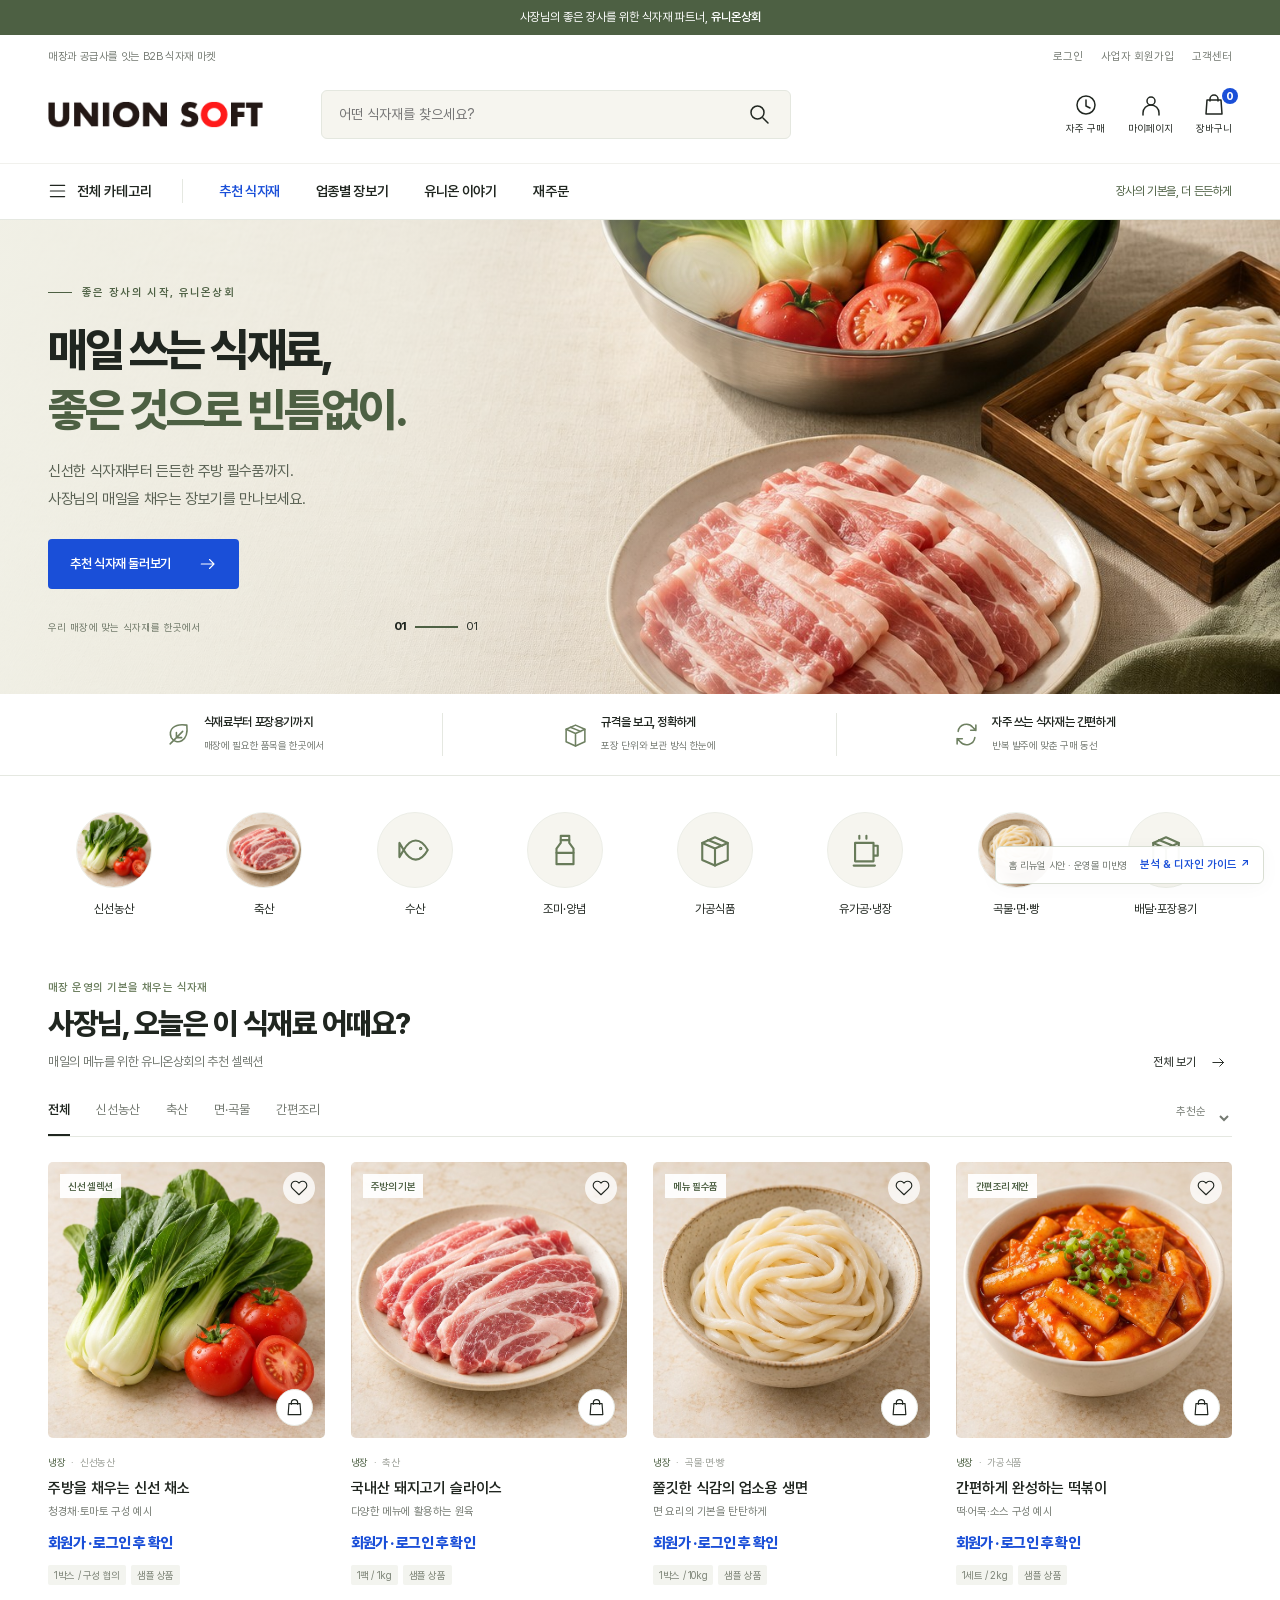
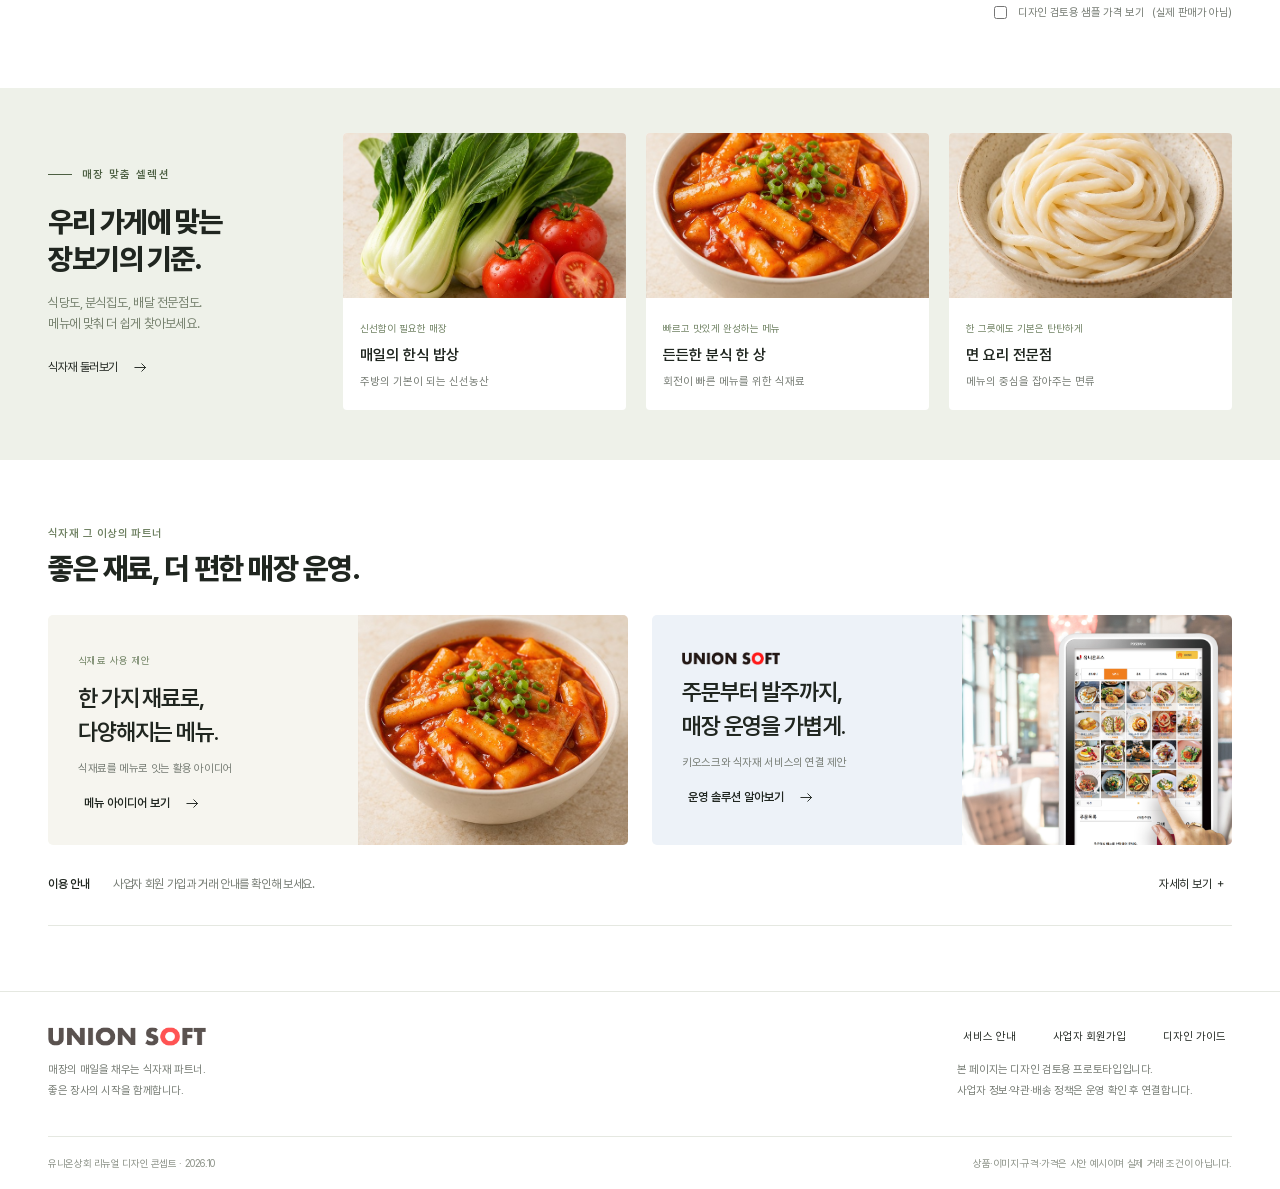
==== index.html @ 6b5a89c7 "Publish approved mall renewal preview with supplied UNION SOFT logo" ====
<!doctype html>
<html lang="ko"><head><meta charset="utf-8"><meta name="viewport" content="width=device-width,initial-scale=1"><title>유니온상회 | 좋은 식재료가, 좋은 장사의 시작</title><style>
@font-face{font-family:Pretendard;src:url('[data-uri]') format('woff2');font-weight:400;font-display:swap}@font-face{font-family:Pretendard;src:url('[data-uri]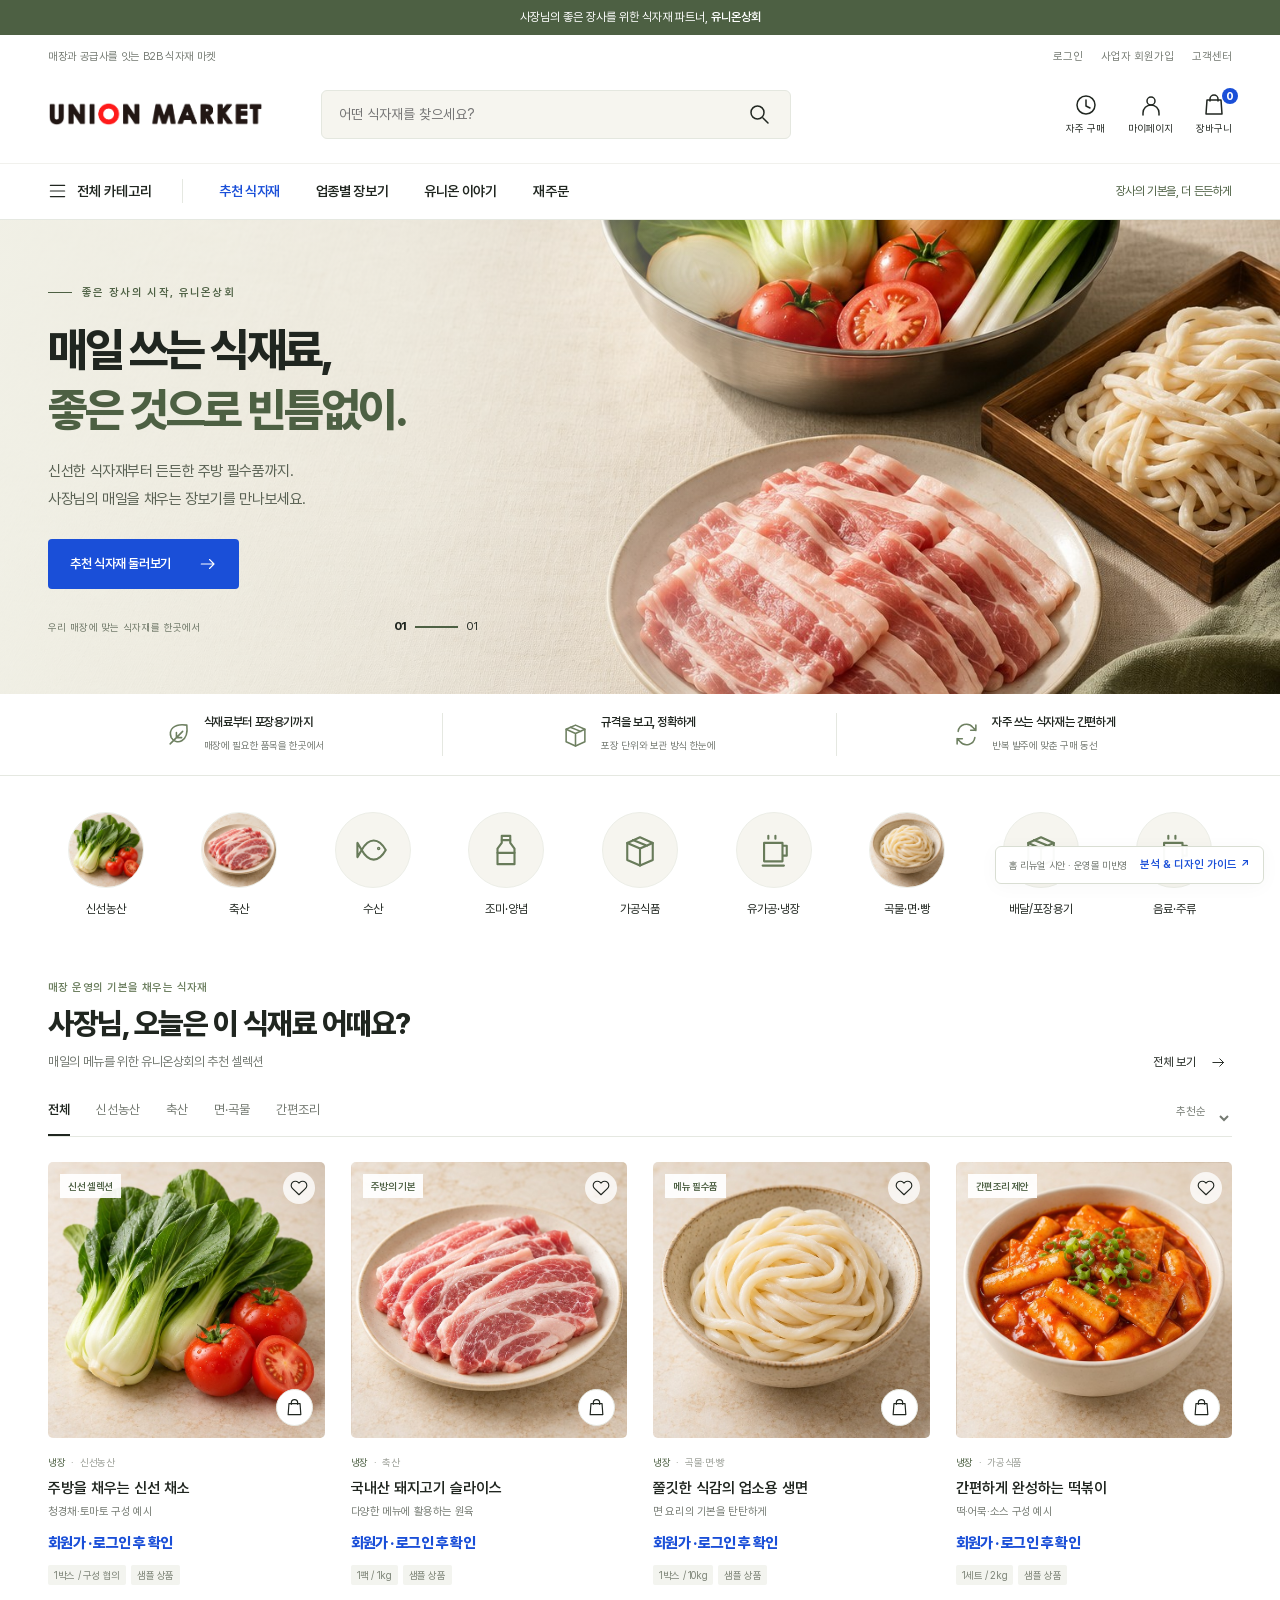
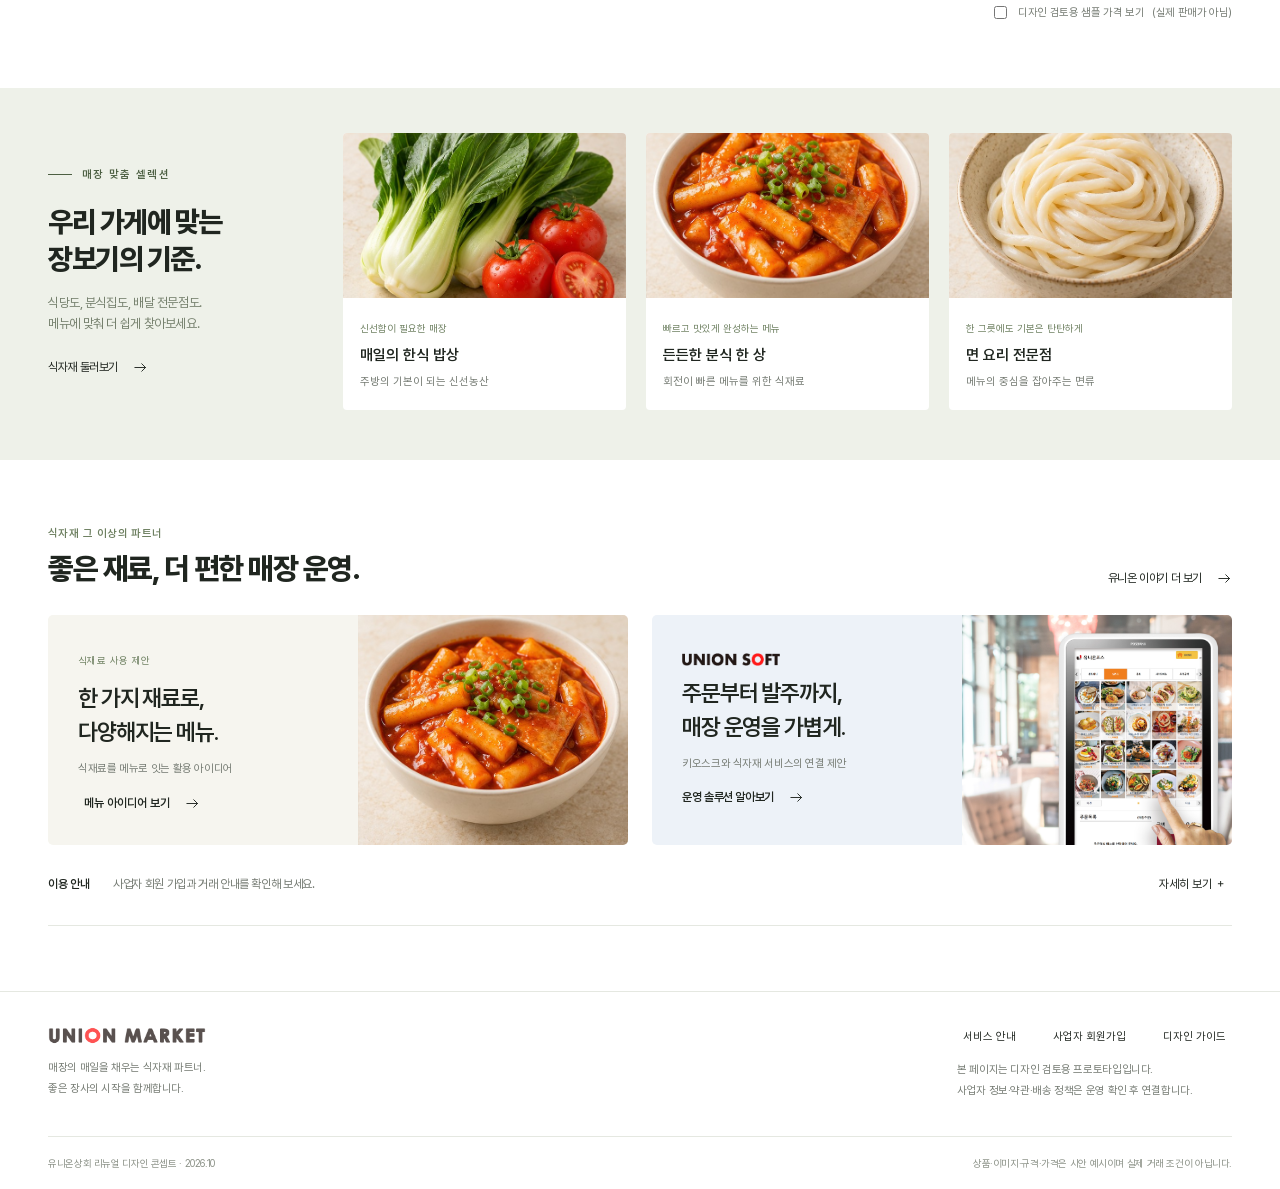
